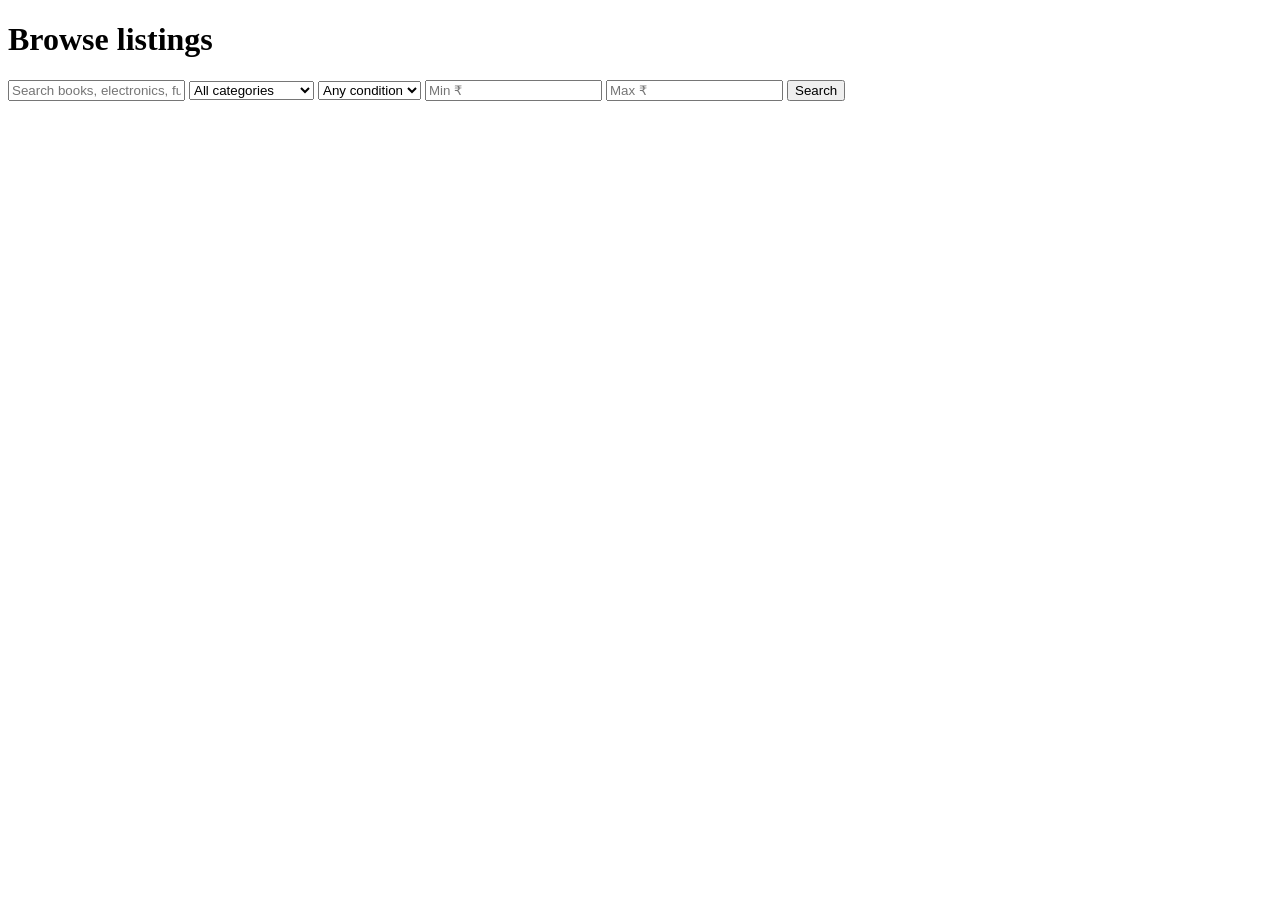
==== src/main/resources/static/index.html @ d398bab8 "Initial commit: Campus Marketplace (Spring Boot + MySQL) backend and frontend Co-Authored-By: Claude" ====
<!DOCTYPE html>
<html lang="en">
<head>
  <meta charset="UTF-8" />
  <meta name="viewport" content="width=device-width, initial-scale=1.0" />
  <title>Campus Marketplace</title>
  <link rel="stylesheet" href="/css/style.css" />
</head>
<body>
  <div id="navbar"></div>

  <div class="container page-content">
    <div class="section-heading">
      <h1>Browse listings</h1>
    </div>

    <form id="searchForm" class="search-bar">
      <input type="text" name="keyword" placeholder="Search books, electronics, furniture…" />
      <select name="category">
        <option value="">All categories</option>
        <option value="BOOKS">Books</option>
        <option value="ELECTRONICS">Electronics</option>
        <option value="FURNITURE">Furniture</option>
        <option value="STATIONERY">Stationery</option>
        <option value="HOSTEL_ESSENTIALS">Hostel Essentials</option>
        <option value="CLOTHING">Clothing</option>
        <option value="SPORTS">Sports</option>
        <option value="VEHICLES">Vehicles</option>
        <option value="OTHER">Other</option>
      </select>
      <select name="condition">
        <option value="">Any condition</option>
        <option value="NEW">New</option>
        <option value="LIKE_NEW">Like New</option>
        <option value="GOOD">Good</option>
        <option value="FAIR">Fair</option>
      </select>
      <input type="number" name="minPrice" placeholder="Min ₹" min="0" />
      <input type="number" name="maxPrice" placeholder="Max ₹" min="0" />
      <button type="submit" class="btn">Search</button>
    </form>

    <div id="resultsInfo" class="helper-text" style="margin-bottom: 12px"></div>
    <div id="listingGrid" class="listing-grid"></div>
    <div id="emptyState" class="empty-state" hidden>
      <p>No listings match your search yet.</p>
    </div>
    <div id="pagination" class="pagination"></div>
  </div>

  <script src="/js/api.js"></script>
  <script src="/js/nav.js"></script>
  <script src="/js/home.js"></script>
</body>
</html>
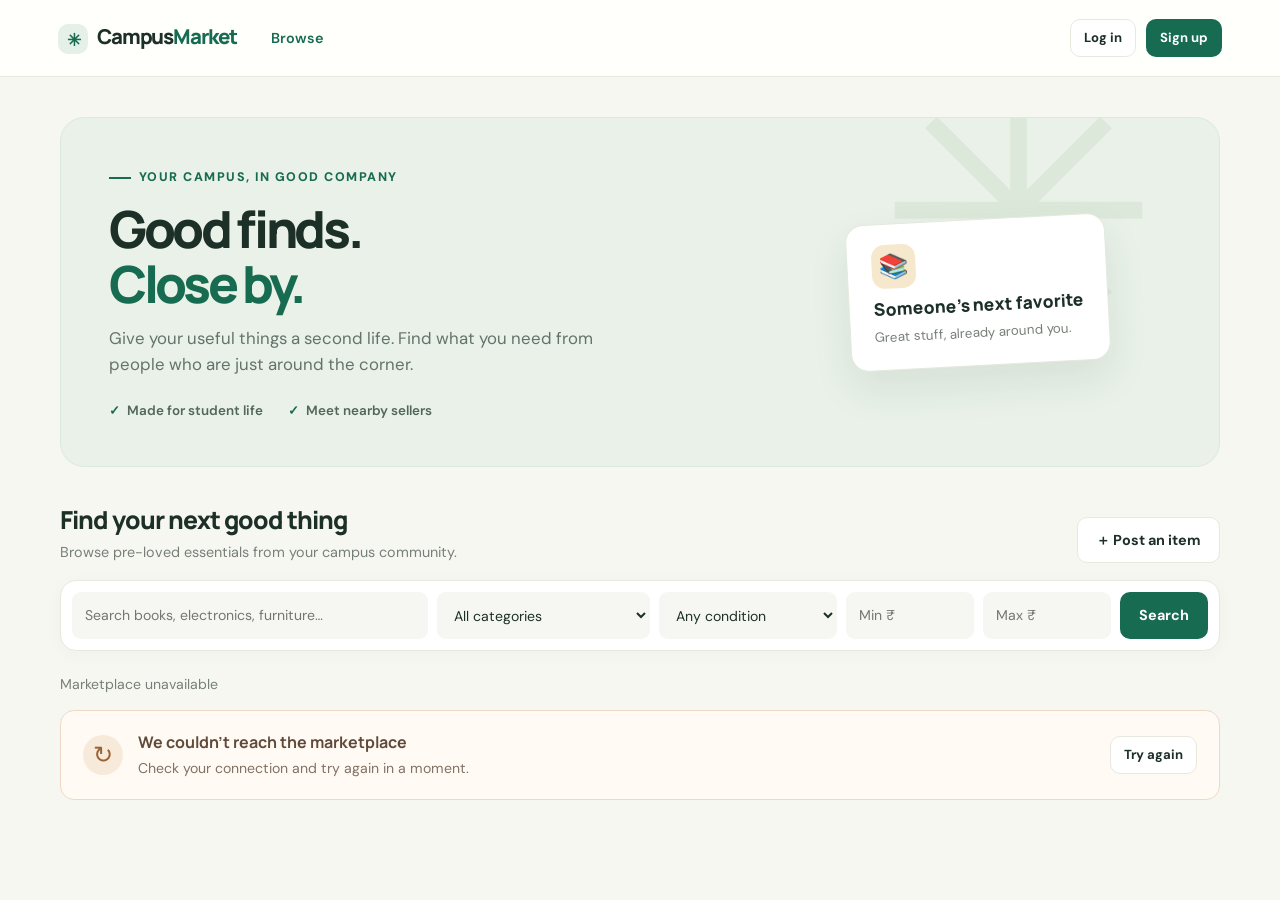
==== commit 4e9a8aef: "Prepare free marketplace deployment" ====
--- a/src/main/resources/static/index.html
+++ b/src/main/resources/static/index.html
@@ -3,15 +3,30 @@
 <head>
   <meta charset="UTF-8" />
   <meta name="viewport" content="width=device-width, initial-scale=1.0" />
-  <title>Campus Marketplace</title>
-  <link rel="stylesheet" href="/css/style.css" />
+  <meta name="theme-color" content="#f7f7f2" />
+  <meta name="description" content="Buy and sell the things you need with people on your campus. Find books, electronics, furniture and more." />
+  <title>CampusMarket — good finds, close by</title>
+  <link rel="stylesheet" href="css/style.css" />
 </head>
 <body>
   <div id="navbar"></div>
 
-  <div class="container page-content">
+  <main class="container page-content">
+    <section class="home-hero" aria-labelledby="heroTitle">
+      <div class="hero-copy">
+        <div class="hero-eyebrow">Your campus, in good company</div>
+        <h1 id="heroTitle">Good finds.<br><em>Close by.</em></h1>
+        <p>Give your useful things a second life. Find what you need from people who are just around the corner.</p>
+        <div class="hero-stats"><span>Made for student life</span><span>Meet nearby sellers</span></div>
+      </div>
+      <div class="hero-art" aria-hidden="true">
+        <div class="hero-note"><div class="note-icon">📚</div><strong>Someone's next favorite</strong><small>Great stuff, already around you.</small></div>
+      </div>
+    </section>
+
     <div class="section-heading">
-      <h1>Browse listings</h1>
+      <div><h1>Find your next good thing</h1><p>Browse pre-loved essentials from your campus community.</p></div>
+      <a href="/new-listing.html" class="btn btn-secondary">＋ Post an item</a>
     </div>
 
     <form id="searchForm" class="search-bar">
@@ -40,16 +55,19 @@
       <button type="submit" class="btn">Search</button>
     </form>
 
-    <div id="resultsInfo" class="helper-text" style="margin-bottom: 12px"></div>
+    <div id="resultsInfo" class="results-line"></div>
     <div id="listingGrid" class="listing-grid"></div>
     <div id="emptyState" class="empty-state" hidden>
-      <p>No listings match your search yet.</p>
+      <div class="empty-icon">⌕</div>
+      <h2>No listings yet</h2>
+      <p>Try another search, or be the first to share something useful with your campus.</p>
+      <a href="/new-listing.html" class="btn btn-secondary">＋ Post an item</a>
     </div>
     <div id="pagination" class="pagination"></div>
-  </div>
+  </main>
 
-  <script src="/js/api.js"></script>
-  <script src="/js/nav.js"></script>
-  <script src="/js/home.js"></script>
+  <script src="js/api.js"></script>
+  <script src="js/nav.js"></script>
+  <script src="js/home.js"></script>
 </body>
 </html>
--- a/src/main/resources/static/css/style.css
+++ b/src/main/resources/static/css/style.css
@@ -0,0 +1,16 @@
+@import url('https://fonts.googleapis.com/css2?family=DM+Sans:wght@400;500;600;700&family=Manrope:wght@500;600;700;800&display=swap');
+
+:root{--color-bg:#f7f7f2;--color-surface:#fff;--color-border:#e8e8df;--color-text:#1d3028;--color-text-muted:#778078;--color-primary:#176b50;--color-primary-hover:#10533e;--color-danger:#c94e45;--color-success:#1f8055;--color-warning:#a16a15;--radius:14px;--shadow:0 12px 36px rgba(24,48,37,.07)}
+*{box-sizing:border-box}html{scroll-behavior:smooth}body{margin:0;background:var(--color-bg);color:var(--color-text);font-family:'DM Sans',-apple-system,BlinkMacSystemFont,'Segoe UI',sans-serif;line-height:1.55}a{color:var(--color-primary);text-decoration:none}a:hover{text-decoration:none}img{max-width:100%}button,input,select,textarea{font:inherit}.container{max-width:1160px;margin:0 auto;padding:0 28px}.page-content{padding:40px 0 72px}
+.navbar{background:rgba(255,255,252,.95);border-bottom:1px solid var(--color-border);position:sticky;top:0;z-index:10;backdrop-filter:blur(16px)}.navbar-inner{max-width:1220px;margin:auto;padding:0 28px;display:flex;align-items:center;gap:34px;min-height:76px}.brand{font:800 1.28rem 'Manrope',sans-serif;color:var(--color-text);white-space:nowrap;letter-spacing:-.055em}.brand span{color:var(--color-primary)}.brand:before{content:'✳';display:inline-grid;place-items:center;width:30px;height:30px;border-radius:10px;background:#e4f0e8;color:var(--color-primary);font-size:17px;margin-right:9px;vertical-align:-2px}.nav-links{display:flex;align-items:center;gap:25px;flex:1;flex-wrap:wrap}.nav-links a{color:#68746b;font-size:.9rem;font-weight:600}.nav-links a.active,.nav-links a:hover{color:var(--color-primary)}.nav-right{display:flex;align-items:center;gap:10px;margin-left:auto}.nav-user{font-size:.86rem;color:var(--color-text-muted);max-width:120px;overflow:hidden;text-overflow:ellipsis;white-space:nowrap}
+.btn{display:inline-flex;align-items:center;justify-content:center;gap:7px;padding:11px 18px;border-radius:10px;border:1px solid transparent;font-size:.9rem;font-weight:700;cursor:pointer;background:var(--color-primary);color:#fff;text-decoration:none;transition:transform .18s,background .18s,box-shadow .18s}.btn:hover{background:var(--color-primary-hover);color:#fff;transform:translateY(-1px);box-shadow:0 8px 18px #176b5028}.btn:disabled{opacity:.6;cursor:not-allowed;transform:none;box-shadow:none}.btn-secondary{background:#fff;color:var(--color-text);border-color:var(--color-border)}.btn-secondary:hover{background:#f4f7f2;color:var(--color-primary)}.btn-danger{background:var(--color-danger)}.btn-danger:hover{background:#a73b35}.btn-sm{padding:8px 13px;font-size:.82rem}.btn-block{width:100%}
+.field{margin-bottom:17px}.field label{display:block;font-size:.85rem;font-weight:700;margin-bottom:7px;color:var(--color-text)}.field input,.field textarea,.field select{width:100%;padding:12px 14px;border:1px solid var(--color-border);border-radius:10px;font-size:.92rem;font-family:inherit;background:#fff;color:var(--color-text)}.field input:focus,.field textarea:focus,.field select:focus,.search-bar input:focus,.search-bar select:focus{outline:none;border-color:#6bad8b;box-shadow:0 0 0 3px #176b5014}.field-row{display:grid;grid-template-columns:1fr 1fr;gap:16px}.form-card{background:#fff;border:1px solid var(--color-border);border-radius:18px;box-shadow:var(--shadow);padding:34px;max-width:520px;margin:0 auto}.form-card h1{font:800 1.7rem 'Manrope',sans-serif;margin:0 0 24px;letter-spacing:-.04em}.form-wide{max-width:700px}.form-footer-link{margin-top:20px;font-size:.9rem;text-align:center;color:var(--color-text-muted)}
+.alert{padding:12px 15px;border-radius:10px;font-size:.9rem;margin-bottom:18px}.alert-error{background:#fff0ed;color:#9c342f;border:1px solid #f2c6bd}.alert-success{background:#eaf6ed;color:#1c7040;border:1px solid #c5e7ce}[hidden]{display:none!important}
+.home-hero{position:relative;overflow:hidden;background:#e9f1e8;border:1px solid #dce9da;border-radius:24px;padding:44px 48px;margin-bottom:30px;display:grid;grid-template-columns:1.25fr .75fr;gap:30px;align-items:center}.home-hero:after{content:'✳';position:absolute;right:5%;top:-70px;font-size:340px;line-height:1;color:#dce9da;pointer-events:none}.hero-copy,.hero-art{position:relative;z-index:1}.hero-eyebrow{display:inline-flex;align-items:center;gap:8px;font-size:.78rem;text-transform:uppercase;letter-spacing:.12em;font-weight:800;color:var(--color-primary);margin-bottom:13px}.hero-eyebrow:before{content:'';width:22px;height:2px;background:currentColor}.home-hero h1{font:800 clamp(2.2rem,4vw,3.6rem)/1.08 'Manrope',sans-serif;letter-spacing:-.065em;max-width:640px;margin:0 0 14px}.home-hero h1 em{font-style:normal;color:var(--color-primary)}.home-hero p{max-width:540px;color:#64736a;margin:0;font-size:1.05rem}.hero-art{min-height:190px;display:flex;align-items:center;justify-content:center}.hero-note{background:#fff;border:1px solid #e4e9df;border-radius:18px;padding:20px 24px;box-shadow:0 18px 40px #274b3618;transform:rotate(-3deg);max-width:265px}.hero-note strong{display:block;font:800 1.08rem 'Manrope',sans-serif;margin:9px 0 4px}.hero-note small{color:var(--color-text-muted)}.hero-note .note-icon{display:grid;place-items:center;width:44px;height:44px;border-radius:13px;background:#f6e8cc;font-size:24px}.hero-stats{display:flex;gap:25px;margin-top:24px;color:#52675a;font-size:.84rem;font-weight:600}.hero-stats strong{color:var(--color-text);font-weight:800}.hero-stats span:before{content:'✓';margin-right:7px;color:var(--color-primary)}
+.section-heading{display:flex;align-items:end;justify-content:space-between;margin:36px 0 17px}.section-heading h1,.section-heading h2{font:800 1.55rem 'Manrope',sans-serif;letter-spacing:-.04em;margin:0}.section-heading p{margin:5px 0 0;color:var(--color-text-muted);font-size:.9rem}.search-bar{display:grid;grid-template-columns:minmax(220px,2fr) 1.2fr 1fr .72fr .72fr auto;gap:9px;background:#fff;border:1px solid var(--color-border);border-radius:16px;padding:11px;margin:0 0 23px;box-shadow:0 4px 18px #153e2b08}.search-bar input,.search-bar select{min-width:0;padding:11px 12px;border:1px solid transparent;border-radius:9px;background:#f6f7f3;font-size:.88rem;font-family:inherit;color:var(--color-text)}.search-bar input[type=text]{flex:1}.search-bar input[type=number]{width:100%}.search-bar .btn{white-space:nowrap}.results-line{display:flex;justify-content:space-between;align-items:center;color:var(--color-text-muted);font-size:.88rem;margin:0 0 14px}.listing-grid{display:grid;grid-template-columns:repeat(auto-fill,minmax(235px,1fr));gap:18px}.listing-card{background:#fff;border:1px solid var(--color-border);border-radius:15px;overflow:hidden;box-shadow:0 3px 12px #193b2a08;display:flex;flex-direction:column;color:inherit;transition:transform .2s,box-shadow .2s,border-color .2s}.listing-card:hover{transform:translateY(-4px);box-shadow:0 14px 28px #193b2a12;border-color:#cbdccf}.listing-thumb{aspect-ratio:1.28;background:#edf0e9 url('data:image/svg+xml;utf8,<svg xmlns="http://www.w3.org/2000/svg" viewBox="0 0 24 24" fill="none" stroke="%2396a59a" stroke-width="1.3"><rect x="3" y="3" width="18" height="18" rx="2"/><circle cx="8.5" cy="8.5" r="1.5"/><path d="M21 15l-5-5L5 21"/></svg>') center/34% no-repeat;display:block}.listing-thumb img{width:100%;height:100%;object-fit:cover}.listing-card-body{padding:14px 16px 16px;flex:1;display:flex;flex-direction:column;gap:4px}.listing-title{font:700 .98rem 'Manrope',sans-serif;color:var(--color-text);overflow:hidden;text-overflow:ellipsis;white-space:nowrap}.listing-price{font:800 1.1rem 'Manrope',sans-serif;color:var(--color-primary);margin:3px 0}.listing-meta{font-size:.8rem;color:var(--color-text-muted)}.badge{display:inline-block;padding:4px 9px;border-radius:999px;font-size:.7rem;font-weight:800;text-transform:uppercase;letter-spacing:.04em}.badge-available{background:#e4f2e7;color:#267347}.badge-reserved{background:#fff2d9;color:var(--color-warning)}.badge-sold{background:#eef0ed;color:var(--color-text-muted)}.empty-state{text-align:center;padding:56px 20px;color:var(--color-text-muted);background:#fff;border:1px dashed #d8ddd5;border-radius:16px}.pagination{display:flex;justify-content:center;gap:8px;margin-top:26px;flex-wrap:wrap}
+.detail-grid{display:grid;grid-template-columns:1.15fr .85fr;gap:30px}.detail-gallery-main{aspect-ratio:4/3;border-radius:18px;overflow:hidden;background:#edf0e9;margin-bottom:10px}.detail-gallery-main img{width:100%;height:100%;object-fit:cover}.detail-thumbs{display:flex;gap:8px;flex-wrap:wrap}.detail-thumbs img{width:68px;height:68px;object-fit:cover;border-radius:9px;border:2px solid transparent;cursor:pointer}.detail-thumbs img.active{border-color:var(--color-primary)}.detail-panel{background:#fff;border:1px solid var(--color-border);border-radius:18px;padding:25px;box-shadow:var(--shadow);align-self:start}.detail-panel h1{font:800 1.7rem 'Manrope',sans-serif;letter-spacing:-.04em;margin:12px 0 4px}.detail-price{font:800 2rem 'Manrope',sans-serif;color:var(--color-primary);margin:10px 0 16px}.detail-actions{display:flex;gap:10px;margin-top:16px;flex-wrap:wrap}.seller-box{margin-top:20px;padding-top:17px;border-top:1px solid var(--color-border);font-size:.9rem}
+.row-card{display:flex;gap:15px;align-items:center;background:#fff;border:1px solid var(--color-border);border-radius:14px;padding:13px 15px;margin-bottom:11px;box-shadow:0 3px 12px #193b2a08}.row-card .row-thumb{width:72px;height:72px;border-radius:10px;object-fit:cover;background:#edf0e9;flex-shrink:0}.row-card .row-body{flex:1;min-width:0}.row-card .row-title{font-weight:700;overflow:hidden;text-overflow:ellipsis;white-space:nowrap}.row-card .row-actions{display:flex;gap:8px;flex-wrap:wrap}.messages-layout{display:grid;grid-template-columns:310px 1fr;gap:18px;min-height:60vh}.conversation-list,.thread-panel{background:#fff;border:1px solid var(--color-border);border-radius:16px;overflow:hidden}.conversation-item{display:block;padding:14px 15px;border-bottom:1px solid var(--color-border);cursor:pointer;color:inherit}.conversation-item:hover{background:#f7f8f4}.conversation-item.active{background:#edf5ec}.conversation-item .conv-title{font-weight:700;font-size:.9rem;overflow:hidden;text-overflow:ellipsis;white-space:nowrap}.conversation-item .conv-preview{font-size:.8rem;color:var(--color-text-muted);overflow:hidden;text-overflow:ellipsis;white-space:nowrap}.unread-dot{display:inline-block;width:8px;height:8px;border-radius:50%;background:var(--color-primary);margin-left:6px}.thread-panel{display:flex;flex-direction:column}.thread-header{padding:15px 17px;border-bottom:1px solid var(--color-border);font-weight:700}.thread-messages{flex:1;padding:18px;overflow-y:auto;display:flex;flex-direction:column;gap:10px;max-height:50vh}.msg-bubble{max-width:70%;padding:10px 13px;border-radius:14px;font-size:.9rem}.msg-mine{align-self:flex-end;background:var(--color-primary);color:#fff;border-bottom-right-radius:4px}.msg-theirs{align-self:flex-start;background:#f0f3ed;border-bottom-left-radius:4px}.msg-time{font-size:.7rem;opacity:.7;margin-top:3px}.thread-composer{display:flex;gap:9px;padding:13px;border-top:1px solid var(--color-border)}.thread-composer input{flex:1;padding:11px 13px;border:1px solid var(--color-border);border-radius:10px;font-family:inherit}.spinner-row{text-align:center;padding:40px;color:var(--color-text-muted)}.helper-text{font-size:.8rem;color:var(--color-text-muted);margin-top:5px}.image-upload-row{display:flex;gap:8px;flex-wrap:wrap;margin-top:8px}.image-upload-row img{width:70px;height:70px;object-fit:cover;border-radius:9px}
+@media(max-width:900px){.navbar-inner{gap:20px;padding:0 20px}.nav-links{gap:14px}.nav-user{display:none}.container{padding:0 20px}.search-bar{grid-template-columns:repeat(3,minmax(0,1fr))}.search-bar input[type=text]{grid-column:span 2}.home-hero{padding:36px}.listing-grid{grid-template-columns:repeat(auto-fill,minmax(210px,1fr))}}
+@media(max-width:640px){.navbar-inner{min-height:unset;padding:12px 16px;gap:8px;flex-wrap:wrap}.brand{margin-right:auto}.nav-links{order:3;flex-basis:100%;gap:16px;overflow-x:auto;flex-wrap:nowrap;padding:5px 0 1px}.nav-links a{white-space:nowrap;font-size:.84rem}.nav-right{gap:6px}.nav-right .btn{padding:8px 10px}.container{padding:0 16px}.page-content{padding:24px 0 48px}.home-hero{grid-template-columns:1fr;padding:28px 23px;border-radius:18px}.home-hero h1{font-size:2.35rem}.home-hero p{font-size:.96rem}.hero-art{display:none}.hero-stats{gap:12px;flex-wrap:wrap;font-size:.77rem}.section-heading{margin:27px 0 14px}.section-heading h1,.section-heading h2{font-size:1.35rem}.search-bar{grid-template-columns:1fr 1fr;padding:9px;gap:7px}.search-bar input[type=text]{grid-column:span 2}.search-bar .btn{grid-column:span 2}.listing-grid{grid-template-columns:repeat(2,minmax(0,1fr));gap:11px}.listing-card{border-radius:12px}.listing-card-body{padding:11px}.listing-title{font-size:.88rem}.listing-meta{font-size:.72rem}.listing-price{font-size:1rem}.field-row{grid-template-columns:1fr;gap:0}.form-card{padding:24px 20px}.detail-grid,.messages-layout{grid-template-columns:1fr;gap:16px}.detail-panel{padding:20px}.row-card{align-items:flex-start;flex-wrap:wrap}.row-card .row-actions{width:100%;padding-left:87px}.thread-messages{max-height:44vh}}
+@media(max-width:370px){.listing-grid{grid-template-columns:1fr}.search-bar{grid-template-columns:1fr}.search-bar input[type=text],.search-bar .btn{grid-column:auto}}
+.empty-icon{font-size:2rem;color:var(--color-primary);margin-bottom:6px}.empty-state h2{font:800 1.25rem 'Manrope',sans-serif;color:var(--color-text);margin:0 0 7px}.empty-state p{margin:0 auto 18px;max-width:440px}.load-error{grid-column:1/-1;display:flex;align-items:center;gap:15px;padding:19px 22px;border:1px solid #f0d8c5;background:#fffaf4;border-radius:14px;color:#604b3b}.load-error-icon{display:grid;place-items:center;width:40px;height:40px;flex:none;border-radius:50%;background:#f7eadb;color:#9a6334;font-size:1.5rem}.load-error strong{font-family:'Manrope',sans-serif}.load-error p{margin:3px 0 0;color:#827164;font-size:.88rem}.load-error .btn{margin-left:auto}
